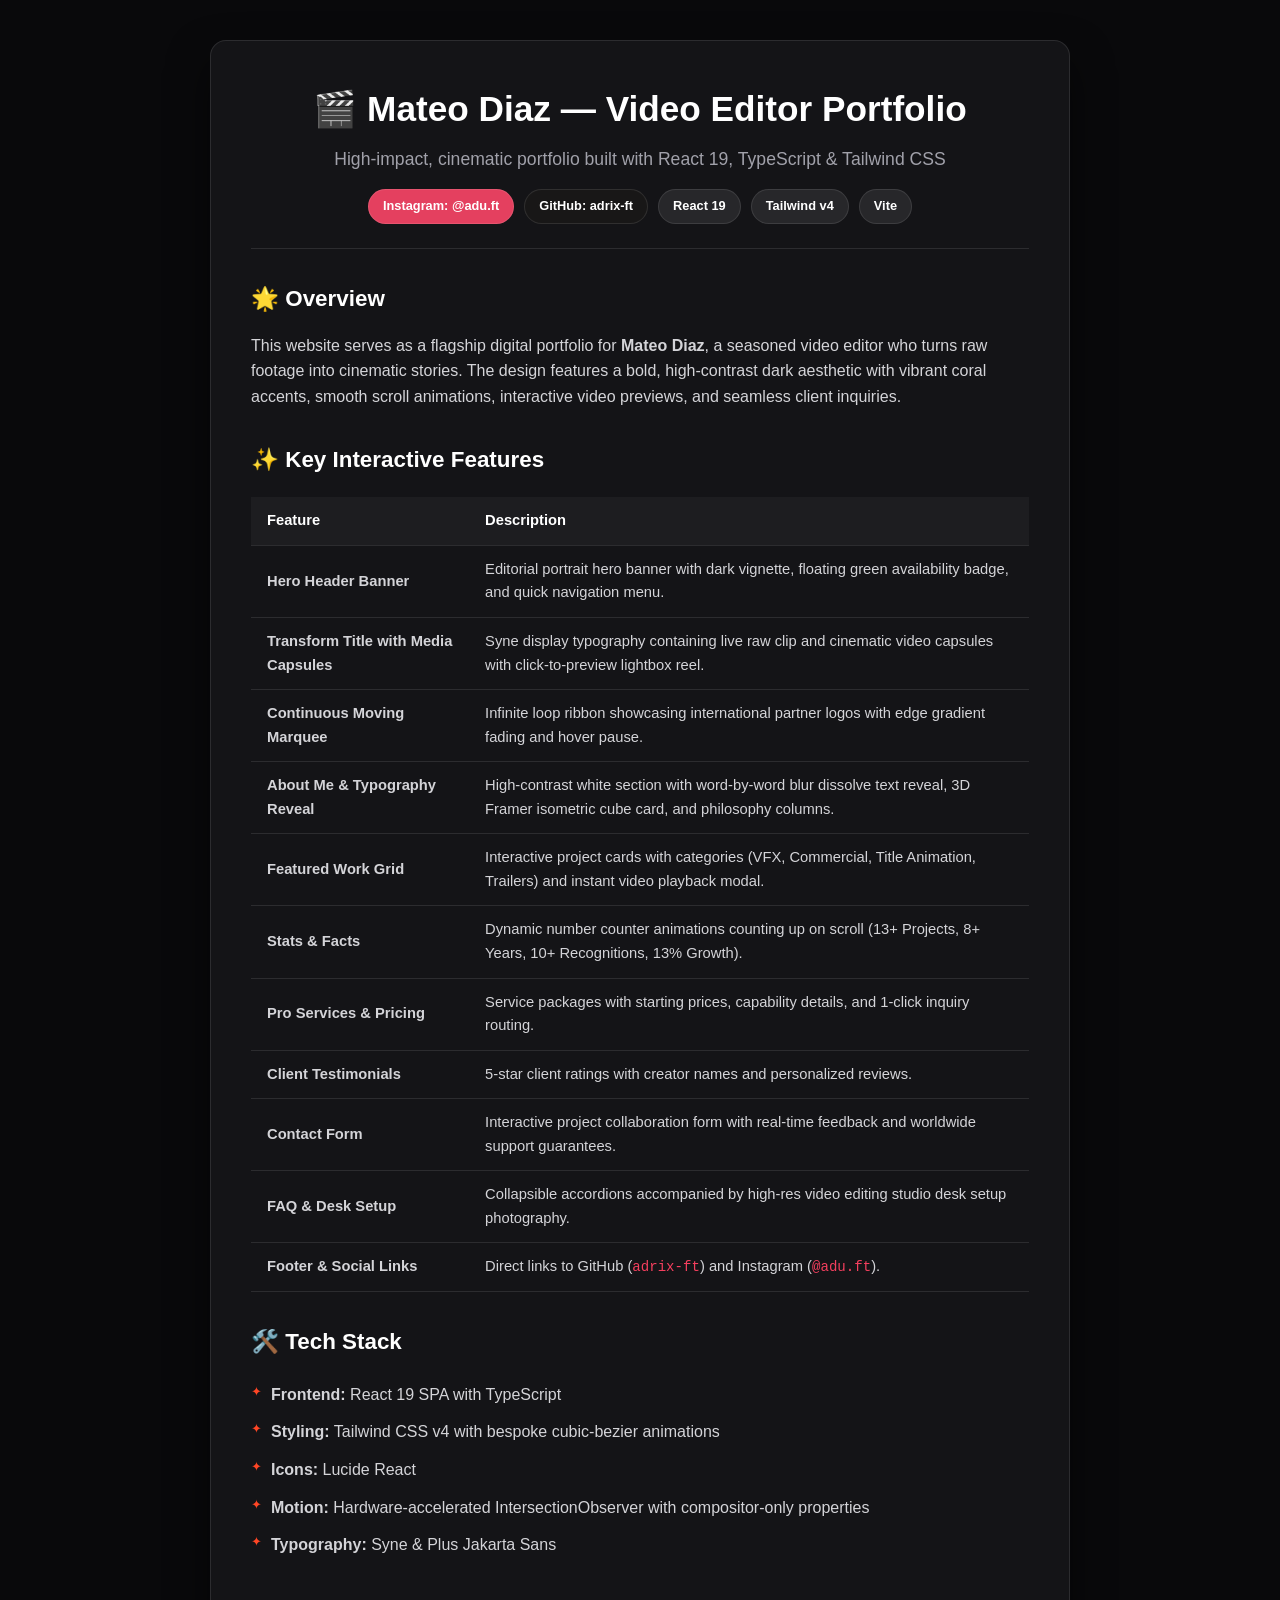
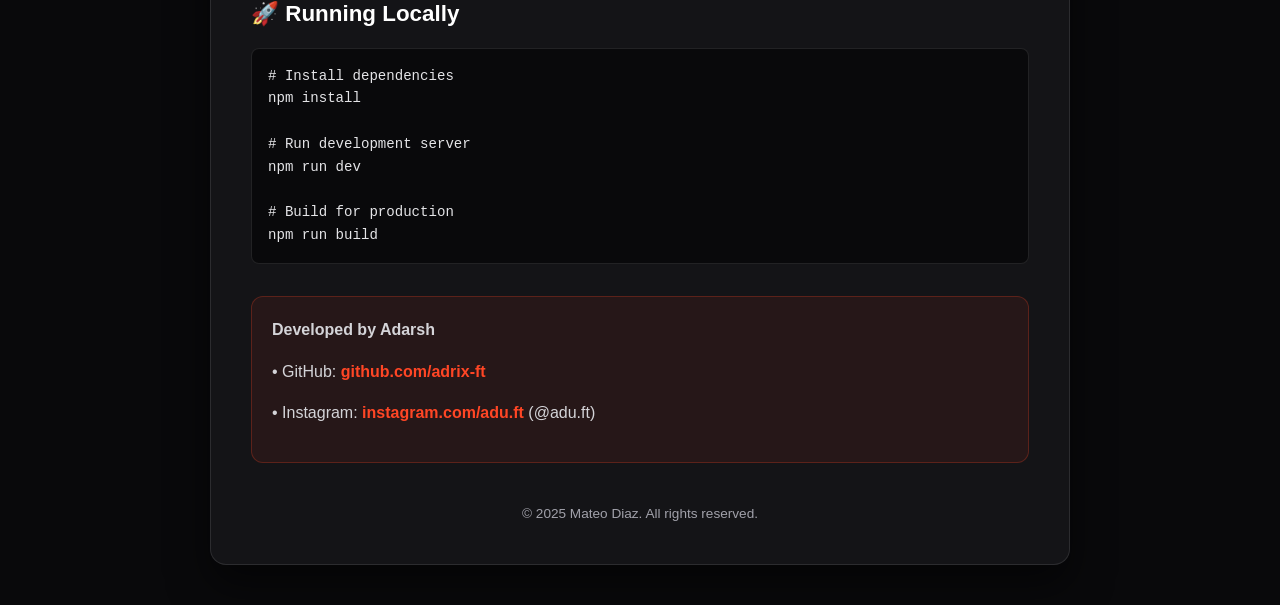
==== README.html @ 8c444959 "feat: initialize video editor portfolio application - Set up React project with Vite, Tailwind CSS, " ====
<!DOCTYPE html>
<html lang="en">
<head>
  <meta charset="UTF-8" />
  <meta name="viewport" content="width=device-width, initial-scale=1.0" />
  <title>README — Mateo Diaz Video Editor Portfolio</title>
  <style>
    :root {
      --bg: #09090b;
      --card-bg: #141417;
      --border: rgba(255, 255, 255, 0.1);
      --text: #f4f4f5;
      --muted: #a1a1aa;
      --accent: #FF4625;
      --accent-hover: #ff5e40;
    }
    * {
      box-sizing: border-box;
      margin: 0;
      padding: 0;
    }
    body {
      background-color: var(--bg);
      color: var(--text);
      font-family: -apple-system, BlinkMacSystemFont, 'Segoe UI', Roboto, Helvetica, Arial, sans-serif;
      line-height: 1.6;
      padding: 40px 20px;
    }
    .container {
      max-width: 860px;
      margin: 0 auto;
      background: var(--card-bg);
      border: 1px solid var(--border);
      border-radius: 16px;
      padding: 40px;
      box-shadow: 0 20px 40px rgba(0, 0, 0, 0.5);
    }
    .header {
      text-align: center;
      margin-bottom: 32px;
      padding-bottom: 24px;
      border-bottom: 1px solid var(--border);
    }
    h1 {
      font-size: 2.2rem;
      font-weight: 800;
      color: #ffffff;
      margin-bottom: 8px;
    }
    .subtitle {
      color: var(--muted);
      font-size: 1.1rem;
    }
    .badges {
      margin-top: 16px;
      display: flex;
      justify-content: center;
      gap: 10px;
      flex-wrap: wrap;
    }
    .badge {
      display: inline-flex;
      align-items: center;
      padding: 6px 14px;
      border-radius: 9999px;
      font-size: 0.8rem;
      font-weight: 600;
      text-decoration: none;
      color: #ffffff;
      background: #27272a;
      border: 1px solid var(--border);
    }
    .badge.instagram {
      background: #E4405F;
    }
    .badge.github {
      background: #181717;
    }
    h2 {
      font-size: 1.4rem;
      margin: 32px 0 16px;
      color: #ffffff;
      display: flex;
      align-items: center;
      gap: 8px;
    }
    p {
      color: #d4d4d8;
      margin-bottom: 16px;
    }
    table {
      width: 100%;
      border-collapse: collapse;
      margin: 20px 0;
      font-size: 0.92rem;
    }
    th, td {
      padding: 12px 16px;
      text-align: left;
      border-bottom: 1px solid var(--border);
    }
    th {
      background: rgba(255, 255, 255, 0.04);
      color: #ffffff;
      font-weight: 600;
    }
    td {
      color: #d4d4d8;
    }
    ul {
      list-style-type: none;
      padding-left: 0;
      margin: 16px 0;
    }
    li {
      padding: 6px 0 6px 20px;
      position: relative;
      color: #d4d4d8;
    }
    li::before {
      content: '✦';
      position: absolute;
      left: 0;
      color: var(--accent);
      font-size: 0.8rem;
    }
    pre {
      background: #09090b;
      border: 1px solid var(--border);
      padding: 16px;
      border-radius: 8px;
      overflow-x: auto;
      margin: 16px 0;
    }
    code {
      font-family: ui-monospace, SFMono-Regular, Menlo, Monaco, Consolas, monospace;
      font-size: 0.88rem;
      color: #f43f5e;
    }
    pre code {
      color: #e4e4e7;
    }
    .credits {
      margin-top: 32px;
      padding: 20px;
      background: rgba(255, 70, 37, 0.08);
      border: 1px solid rgba(255, 70, 37, 0.25);
      border-radius: 12px;
    }
    .credits a {
      color: var(--accent);
      text-decoration: none;
      font-weight: 600;
    }
    .credits a:hover {
      text-decoration: underline;
    }
    footer {
      text-align: center;
      margin-top: 40px;
      font-size: 0.85rem;
      color: var(--muted);
    }
  </style>
</head>
<body>
  <div class="container">
    <div class="header">
      <h1>🎬 Mateo Diaz — Video Editor Portfolio</h1>
      <p class="subtitle">High-impact, cinematic portfolio built with React 19, TypeScript & Tailwind CSS</p>
      <div class="badges">
        <a href="https://instagram.com/adu.ft" class="badge instagram" target="_blank">Instagram: @adu.ft</a>
        <a href="https://github.com/adrix-ft" class="badge github" target="_blank">GitHub: adrix-ft</a>
        <span class="badge">React 19</span>
        <span class="badge">Tailwind v4</span>
        <span class="badge">Vite</span>
      </div>
    </div>

    <h2>🌟 Overview</h2>
    <p>
      This website serves as a flagship digital portfolio for <strong>Mateo Diaz</strong>, a seasoned video editor who turns raw footage into cinematic stories. The design features a bold, high-contrast dark aesthetic with vibrant coral accents, smooth scroll animations, interactive video previews, and seamless client inquiries.
    </p>

    <h2>✨ Key Interactive Features</h2>
    <table>
      <thead>
        <tr>
          <th>Feature</th>
          <th>Description</th>
        </tr>
      </thead>
      <tbody>
        <tr>
          <td><strong>Hero Header Banner</strong></td>
          <td>Editorial portrait hero banner with dark vignette, floating green availability badge, and quick navigation menu.</td>
        </tr>
        <tr>
          <td><strong>Transform Title with Media Capsules</strong></td>
          <td>Syne display typography containing live raw clip and cinematic video capsules with click-to-preview lightbox reel.</td>
        </tr>
        <tr>
          <td><strong>Continuous Moving Marquee</strong></td>
          <td>Infinite loop ribbon showcasing international partner logos with edge gradient fading and hover pause.</td>
        </tr>
        <tr>
          <td><strong>About Me & Typography Reveal</strong></td>
          <td>High-contrast white section with word-by-word blur dissolve text reveal, 3D Framer isometric cube card, and philosophy columns.</td>
        </tr>
        <tr>
          <td><strong>Featured Work Grid</strong></td>
          <td>Interactive project cards with categories (VFX, Commercial, Title Animation, Trailers) and instant video playback modal.</td>
        </tr>
        <tr>
          <td><strong>Stats & Facts</strong></td>
          <td>Dynamic number counter animations counting up on scroll (13+ Projects, 8+ Years, 10+ Recognitions, 13% Growth).</td>
        </tr>
        <tr>
          <td><strong>Pro Services & Pricing</strong></td>
          <td>Service packages with starting prices, capability details, and 1-click inquiry routing.</td>
        </tr>
        <tr>
          <td><strong>Client Testimonials</strong></td>
          <td>5-star client ratings with creator names and personalized reviews.</td>
        </tr>
        <tr>
          <td><strong>Contact Form</strong></td>
          <td>Interactive project collaboration form with real-time feedback and worldwide support guarantees.</td>
        </tr>
        <tr>
          <td><strong>FAQ & Desk Setup</strong></td>
          <td>Collapsible accordions accompanied by high-res video editing studio desk setup photography.</td>
        </tr>
        <tr>
          <td><strong>Footer & Social Links</strong></td>
          <td>Direct links to GitHub (<code>adrix-ft</code>) and Instagram (<code>@adu.ft</code>).</td>
        </tr>
      </tbody>
    </table>

    <h2>🛠️ Tech Stack</h2>
    <ul>
      <li><strong>Frontend:</strong> React 19 SPA with TypeScript</li>
      <li><strong>Styling:</strong> Tailwind CSS v4 with bespoke cubic-bezier animations</li>
      <li><strong>Icons:</strong> Lucide React</li>
      <li><strong>Motion:</strong> Hardware-accelerated IntersectionObserver with compositor-only properties</li>
      <li><strong>Typography:</strong> Syne & Plus Jakarta Sans</li>
    </ul>

    <h2>🚀 Running Locally</h2>
    <pre><code># Install dependencies
npm install

# Run development server
npm run dev

# Build for production
npm run build</code></pre>

    <div class="credits">
      <p><strong>Developed by Adarsh</strong></p>
      <p>• GitHub: <a href="https://github.com/adrix-ft" target="_blank">github.com/adrix-ft</a></p>
      <p>• Instagram: <a href="https://instagram.com/adu.ft" target="_blank">instagram.com/adu.ft</a> (@adu.ft)</p>
    </div>

    <footer>
      © 2025 Mateo Diaz. All rights reserved.
    </footer>
  </div>
</body>
</html>
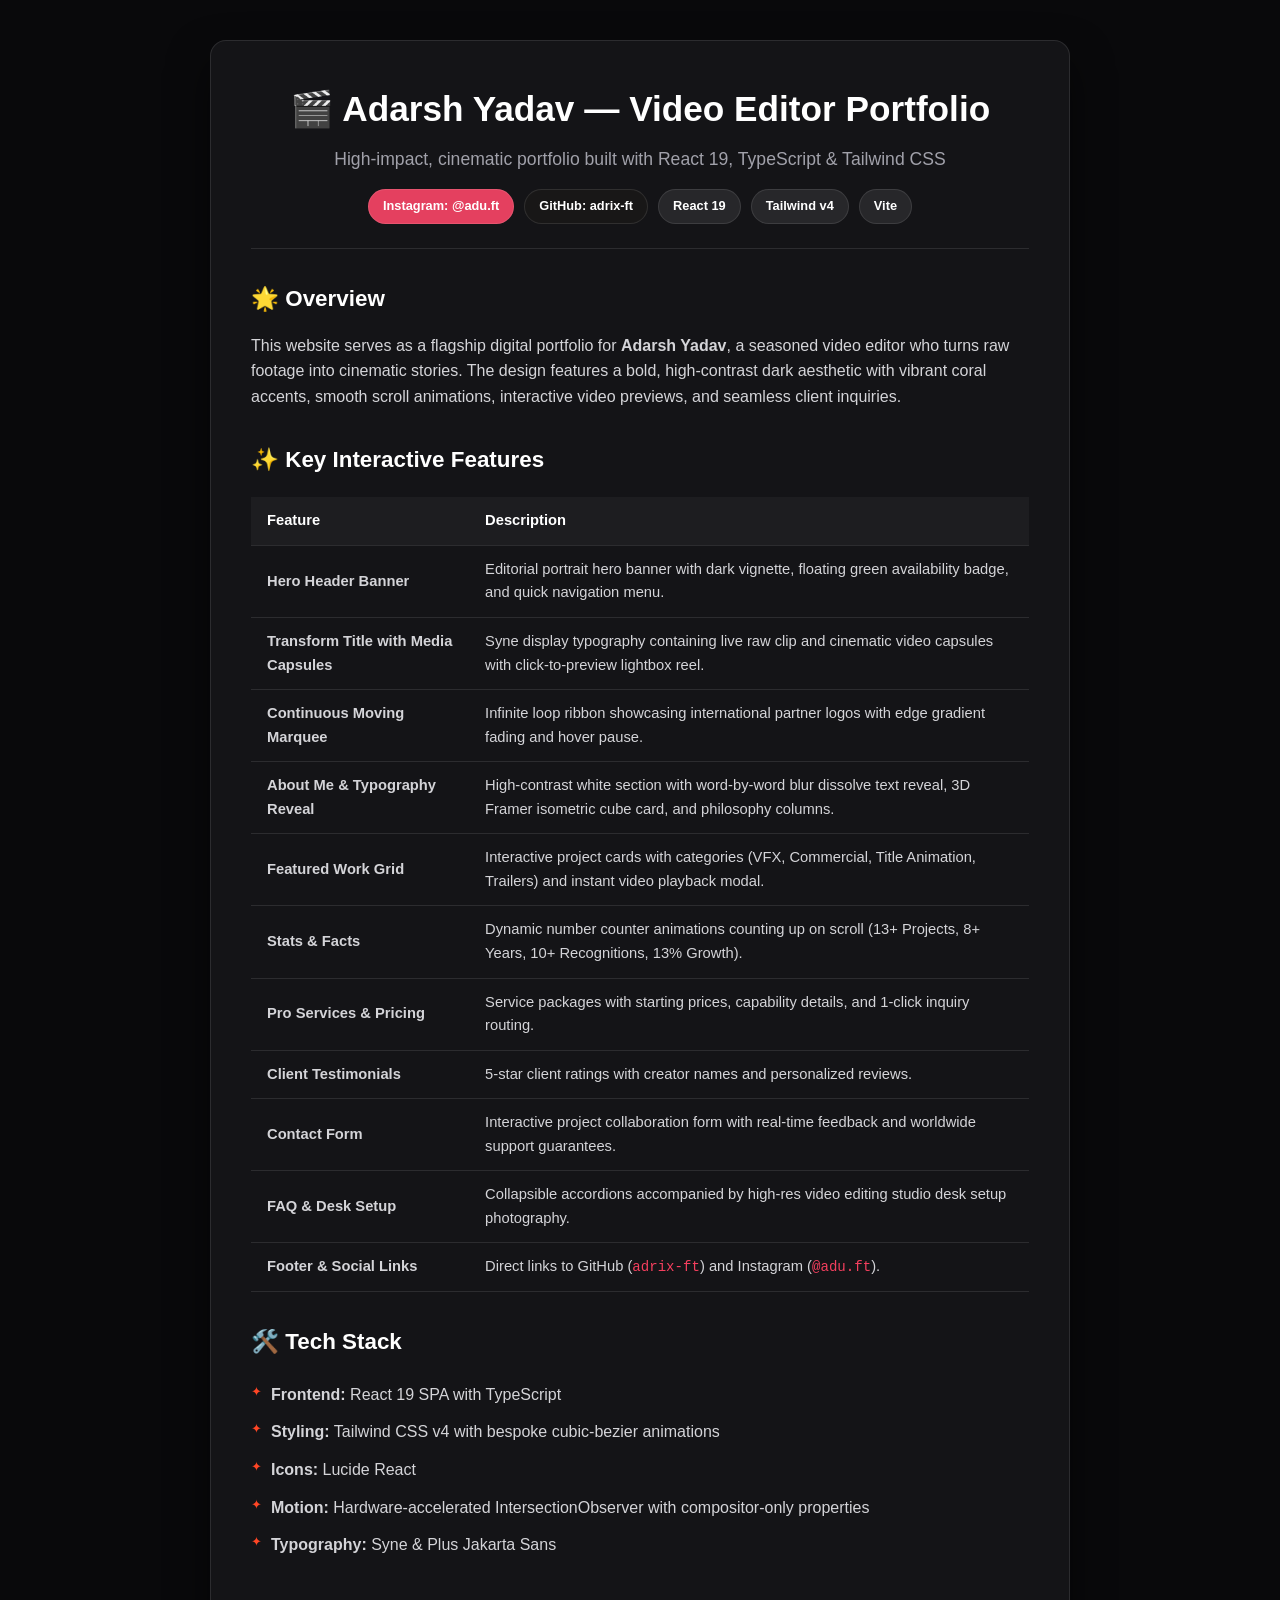
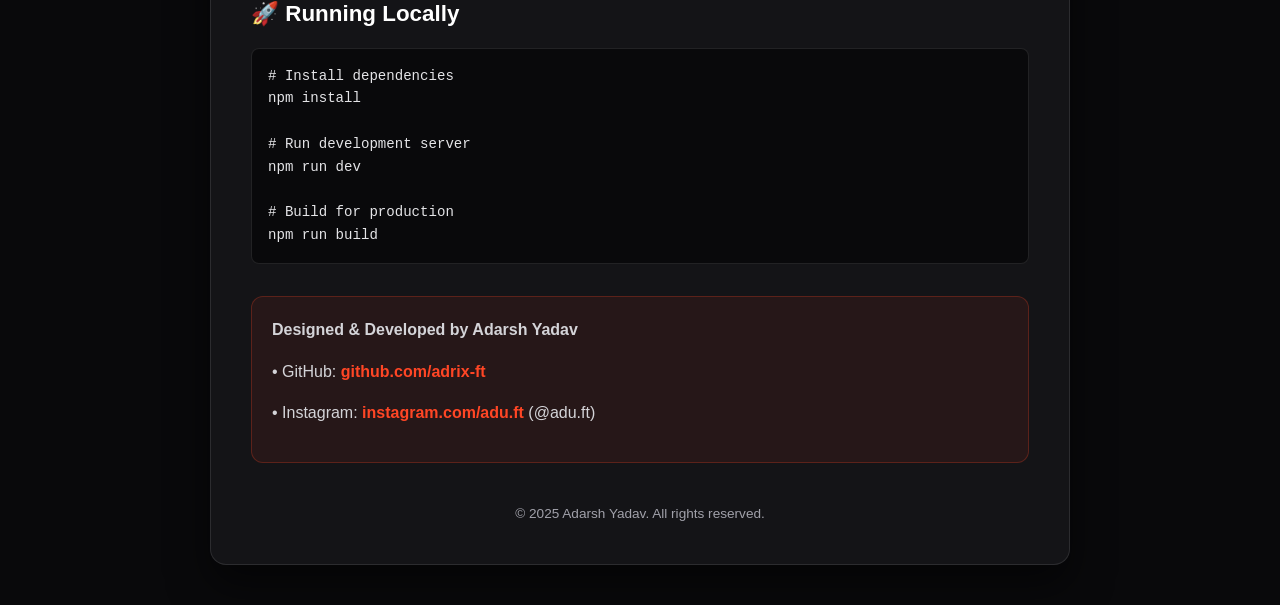
==== commit a21c37ac: "refactor: rebrand portfolio to Adarsh Yadav Update all project identity references, including meta t" ====
--- a/README.html
+++ b/README.html
@@ -166,7 +166,7 @@
 <body>
   <div class="container">
     <div class="header">
-      <h1>🎬 Mateo Diaz — Video Editor Portfolio</h1>
+      <h1>🎬 Adarsh Yadav — Video Editor Portfolio</h1>
       <p class="subtitle">High-impact, cinematic portfolio built with React 19, TypeScript & Tailwind CSS</p>
       <div class="badges">
         <a href="https://instagram.com/adu.ft" class="badge instagram" target="_blank">Instagram: @adu.ft</a>
@@ -179,7 +179,7 @@
 
     <h2>🌟 Overview</h2>
     <p>
-      This website serves as a flagship digital portfolio for <strong>Mateo Diaz</strong>, a seasoned video editor who turns raw footage into cinematic stories. The design features a bold, high-contrast dark aesthetic with vibrant coral accents, smooth scroll animations, interactive video previews, and seamless client inquiries.
+      This website serves as a flagship digital portfolio for <strong>Adarsh Yadav</strong>, a seasoned video editor who turns raw footage into cinematic stories. The design features a bold, high-contrast dark aesthetic with vibrant coral accents, smooth scroll animations, interactive video previews, and seamless client inquiries.
     </p>
 
     <h2>✨ Key Interactive Features</h2>
@@ -258,13 +258,13 @@
 npm run build</code></pre>
 
     <div class="credits">
-      <p><strong>Developed by Adarsh</strong></p>
+      <p><strong>Designed & Developed by Adarsh Yadav</strong></p>
       <p>• GitHub: <a href="https://github.com/adrix-ft" target="_blank">github.com/adrix-ft</a></p>
       <p>• Instagram: <a href="https://instagram.com/adu.ft" target="_blank">instagram.com/adu.ft</a> (@adu.ft)</p>
     </div>
 
     <footer>
-      © 2025 Mateo Diaz. All rights reserved.
+      © 2025 Adarsh Yadav. All rights reserved.
     </footer>
   </div>
 </body>
